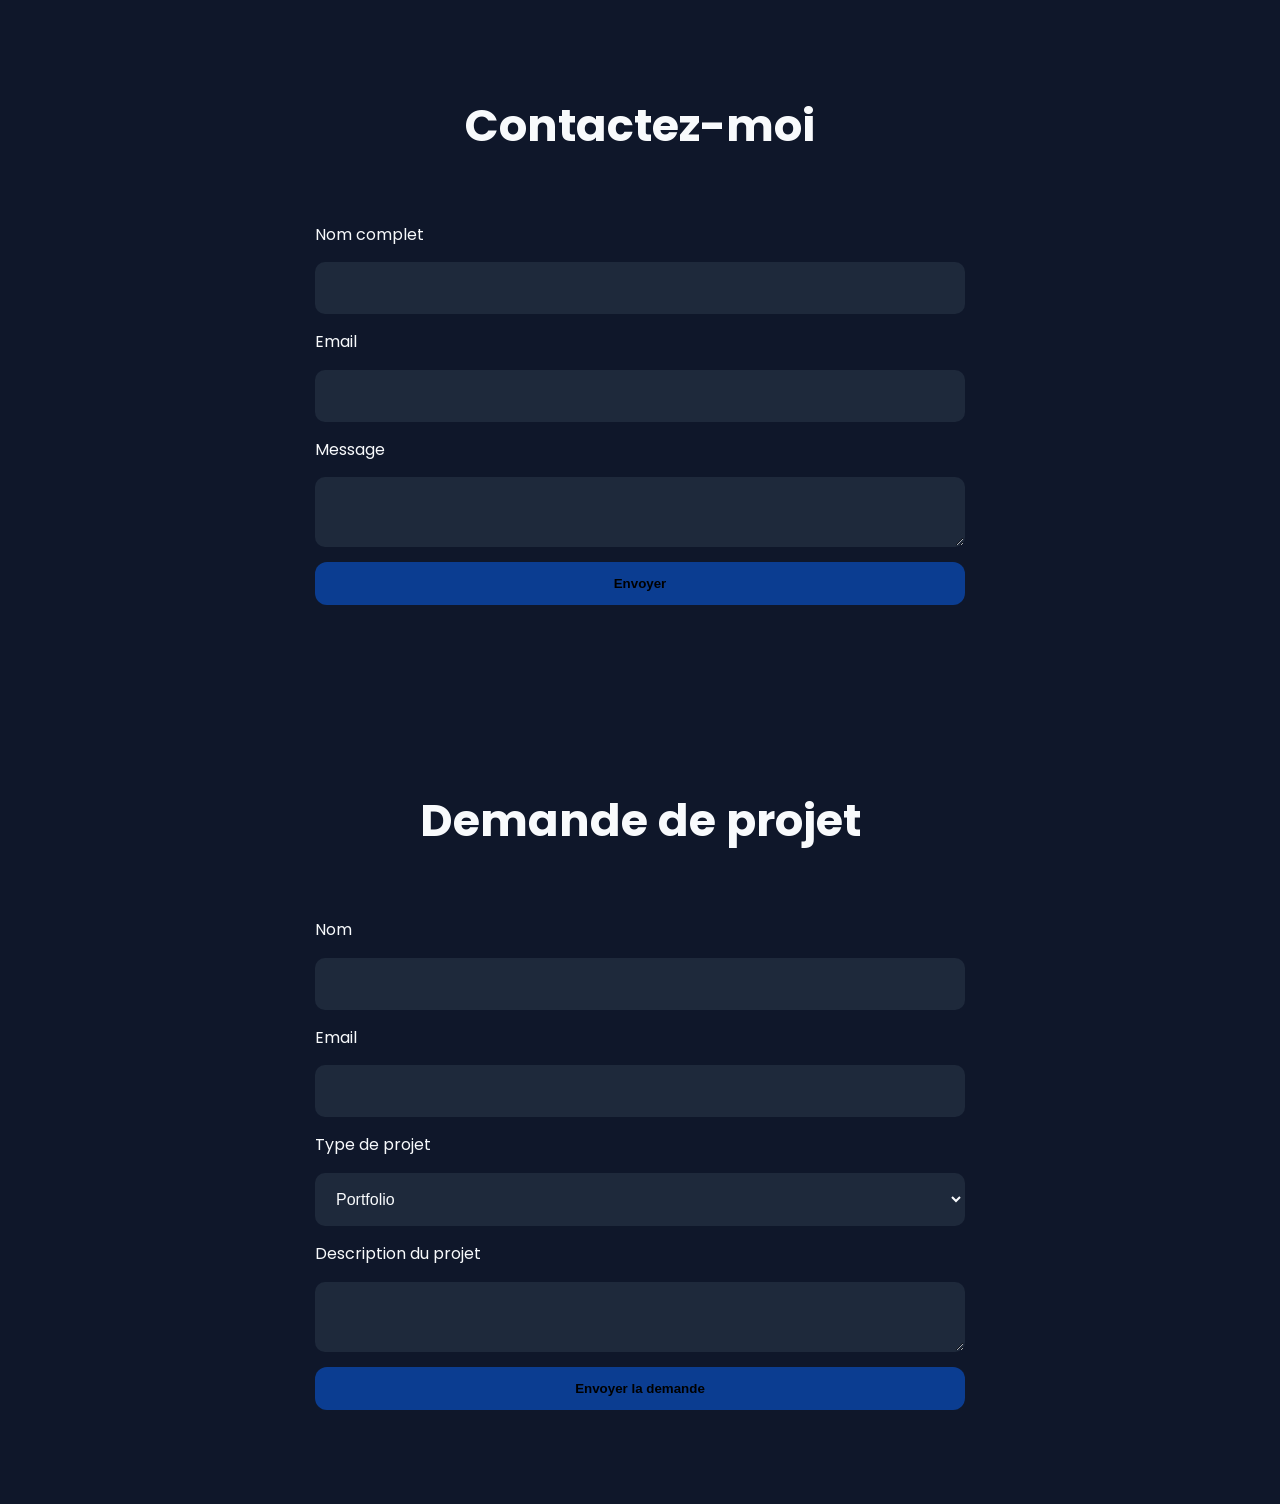
==== pages/contact.html @ 11eaa209 "Add files via upload" ====
<!DOCTYPE html>
<html lang="fr">

<head>

<meta charset="UTF-8">
<meta name="viewport" content="width=device-width, initial-scale=1.0">

<title>Contact</title>

<link rel="stylesheet" href="../css/style.css">

<link href="https://fonts.googleapis.com/css2?family=Poppins:wght@300;400;500;600;700&display=swap" rel="stylesheet">

</head>

<body>

<!-- CONTACT -->

<section>

<div class="container">

<h2 class="section-title">
Contactez-moi
</h2>

<form>

<label>Nom complet</label>
<input type="text" required>

<label>Email</label>
<input type="email" required>

<label>Message</label>

<textarea required></textarea>

<button class="btn">
Envoyer
</button>

</form>

</div>

</section>

<!-- DEMANDE PROJET -->

<section>

<div class="container">

<h2 class="section-title">
Demande de projet
</h2>

<form>

<label>Nom</label>
<input type="text" required>

<label>Email</label>
<input type="email" required>

<label>Type de projet</label>

<select required>

<option>Portfolio</option>

<option>Site vitrine</option>

<option>E-commerce</option>

<option>Blog</option>

</select>

<label>Description du projet</label>

<textarea required></textarea>

<button class="btn">
Envoyer la demande
</button>

</form>

</div>

</section>

</body>
</html>
---- css/style.css ----
/* =========================
   RESET + BASE
========================= */

*{
    margin:0;
    padding:0;
    box-sizing:border-box;
    scroll-behavior:smooth;
}

:root{
    --primary:#0b3d91;
    --secondary:#062a63;
    --accent:#38bdf8;
    --dark:#0f172a;
    --card:#1e293b;
    --text:#f8fafc;
    --gray:#94a3b8;
}

body{
    font-family:'Poppins',sans-serif;
    background:var(--dark);
    color:var(--text);
    line-height:1.6;
    overflow-x:hidden;
}

img{
    width:100%;
    display:block;
}

a{
    text-decoration:none;
    color:inherit;
}

ul{
    list-style:none;
}

.container{
    width:90%;
    max-width:1200px;
    margin:auto;
}

section{
    padding:90px 0;
}

.section-title{
    text-align:center;
    font-size:2.8rem;
    margin-bottom:60px;
    font-weight:700;
}

/* =========================
   HEADER
========================= */

header{
    position:fixed;
    width:100%;
    top:0;
    z-index:1000;
    background:rgba(15,23,42,0.9);
    backdrop-filter:blur(12px);
    border-bottom:1px solid rgba(255,255,255,0.05);
}

nav{
    display:flex;
    justify-content:space-between;
    align-items:center;
    padding:18px 0;
}

.logo{
    font-size:1.8rem;
    font-weight:800;
    color:var(--primary);
}

.nav-links{
    display:flex;
    gap:25px;
}

.nav-links a:hover{
    color:var(--accent);
}

/* =========================
   HERO
========================= */

.hero{
    min-height:100vh;
    display:flex;
    align-items:center;
}

.hero-content{
    display:grid;
    grid-template-columns:1fr 1fr;
    gap:50px;
    align-items:center;
}

.hero-text h1{
    font-size:3.5rem;
    line-height:1.2;
    margin-bottom:20px;
}

.hero-text span{
    color:var(--primary);
}

.hero-text p{
    color:var(--gray);
    margin-bottom:25px;
    font-size:1.05rem;
}

.hero-buttons{
    display:flex;
    gap:15px;
    flex-wrap:wrap;
}

/* PHOTO PROFIL */
.hero-image{
    display:flex;
    justify-content:center;
    align-items:center;
}

.hero-image img{
    width:320px;
    height:320px;
    object-fit:cover;
    border-radius:50%;
    border:5px solid var(--primary);
    box-shadow:0 0 25px rgba(11,61,145,0.6), 0 0 60px rgba(11,61,145,0.25);
}

/* =========================
   BUTTONS
========================= */

.btn{
    display:inline-block;
    padding:14px 26px;
    background:var(--primary);
    border-radius:12px;
    transition:0.3s;
    font-weight:600;
    border:none;
    cursor:pointer;
}

.btn:hover{
    background:var(--secondary);
    transform:translateY(-3px);
}

.btn-outline{
    border:2px solid var(--primary);
    background:transparent;
}

.btn-outline:hover{
    background:var(--primary);
}

/* =========================
   CARDS / PROJETS
========================= */

.cards{
    display:grid;
    grid-template-columns:repeat(auto-fit,minmax(280px,1fr));
    gap:25px;
}

.card{
    background:var(--card);
    border-radius:18px;
    overflow:hidden;
    transition:0.35s;
    border:1px solid rgba(255,255,255,0.06);
}

.card:hover{
    transform:translateY(-10px);
    box-shadow:0 15px 40px rgba(0,0,0,0.4);
}

/* IMAGE PROJETS */
.card img{
    width:100%;
    height:220px;
    object-fit:cover;
}

.card-content{
    padding:22px;
}

.card-content h3{
    margin-bottom:12px;
    font-size:1.2rem;
}

.card-content p{
    color:var(--gray);
    margin-bottom:15px;
    font-size:0.95rem;
}

/* =========================
   SEARCH BOX
========================= */

.search-box{
    display:flex;
    gap:15px;
    justify-content:center;
    margin-bottom:50px;
    flex-wrap:wrap;
}

.search-box input{
    width:380px;
    max-width:100%;
}

/* =========================
   FORMS
========================= */

form{
    max-width:650px;
    margin:auto;
    display:flex;
    flex-direction:column;
    gap:15px;
}

input,
textarea,
select{
    padding:16px;
    border:none;
    border-radius:10px;
    background:var(--card);
    color:var(--text);
    font-size:1rem;
    outline:none;
    border:1px solid transparent;
    transition:0.3s;
}

input:focus,
textarea:focus,
select:focus{
    border-color:var(--primary);
}

/* =========================
   FOOTER
========================= */

footer{
    background:#020617;
    text-align:center;
    padding:35px 0;
    margin-top:50px;
}

footer p{
    color:var(--gray);
}

/* =========================
   RESPONSIVE
========================= */

@media(max-width:900px){

    .hero-content{
        grid-template-columns:1fr;
        text-align:center;
    }

    .hero-text h1{
        font-size:2.8rem;
    }

    .hero-buttons{
        justify-content:center;
    }

    .hero-image img{
        width:260px;
        height:260px;
    }
}

@media(max-width:700px){

    .nav-links{
        display:none;
    }

    .section-title{
        font-size:2rem;
    }

    .hero-text h1{
        font-size:2.2rem;
    }
}
/* =========================
   SKILLS / COMPÉTENCES
========================= */

.skills-grid{
    display:grid;
    grid-template-columns:repeat(auto-fit,minmax(220px,1fr));
    gap:25px;
}

.skill-card{
    background:var(--card);
    padding:35px 25px;
    border-radius:18px;
    text-align:center;
    transition:0.3s;
    border:1px solid rgba(255,255,255,0.05);
}

.skill-card:hover{
    transform:translateY(-8px);
    box-shadow:0 10px 30px rgba(0,0,0,0.3);
}

.skill-icon{
    font-size:3.5rem;
    margin-bottom:20px;
}

.skill-card h3{
    margin-bottom:12px;
    font-size:1.2rem;
}

.skill-card p{
    color:var(--gray);
    font-size:0.95rem;
}
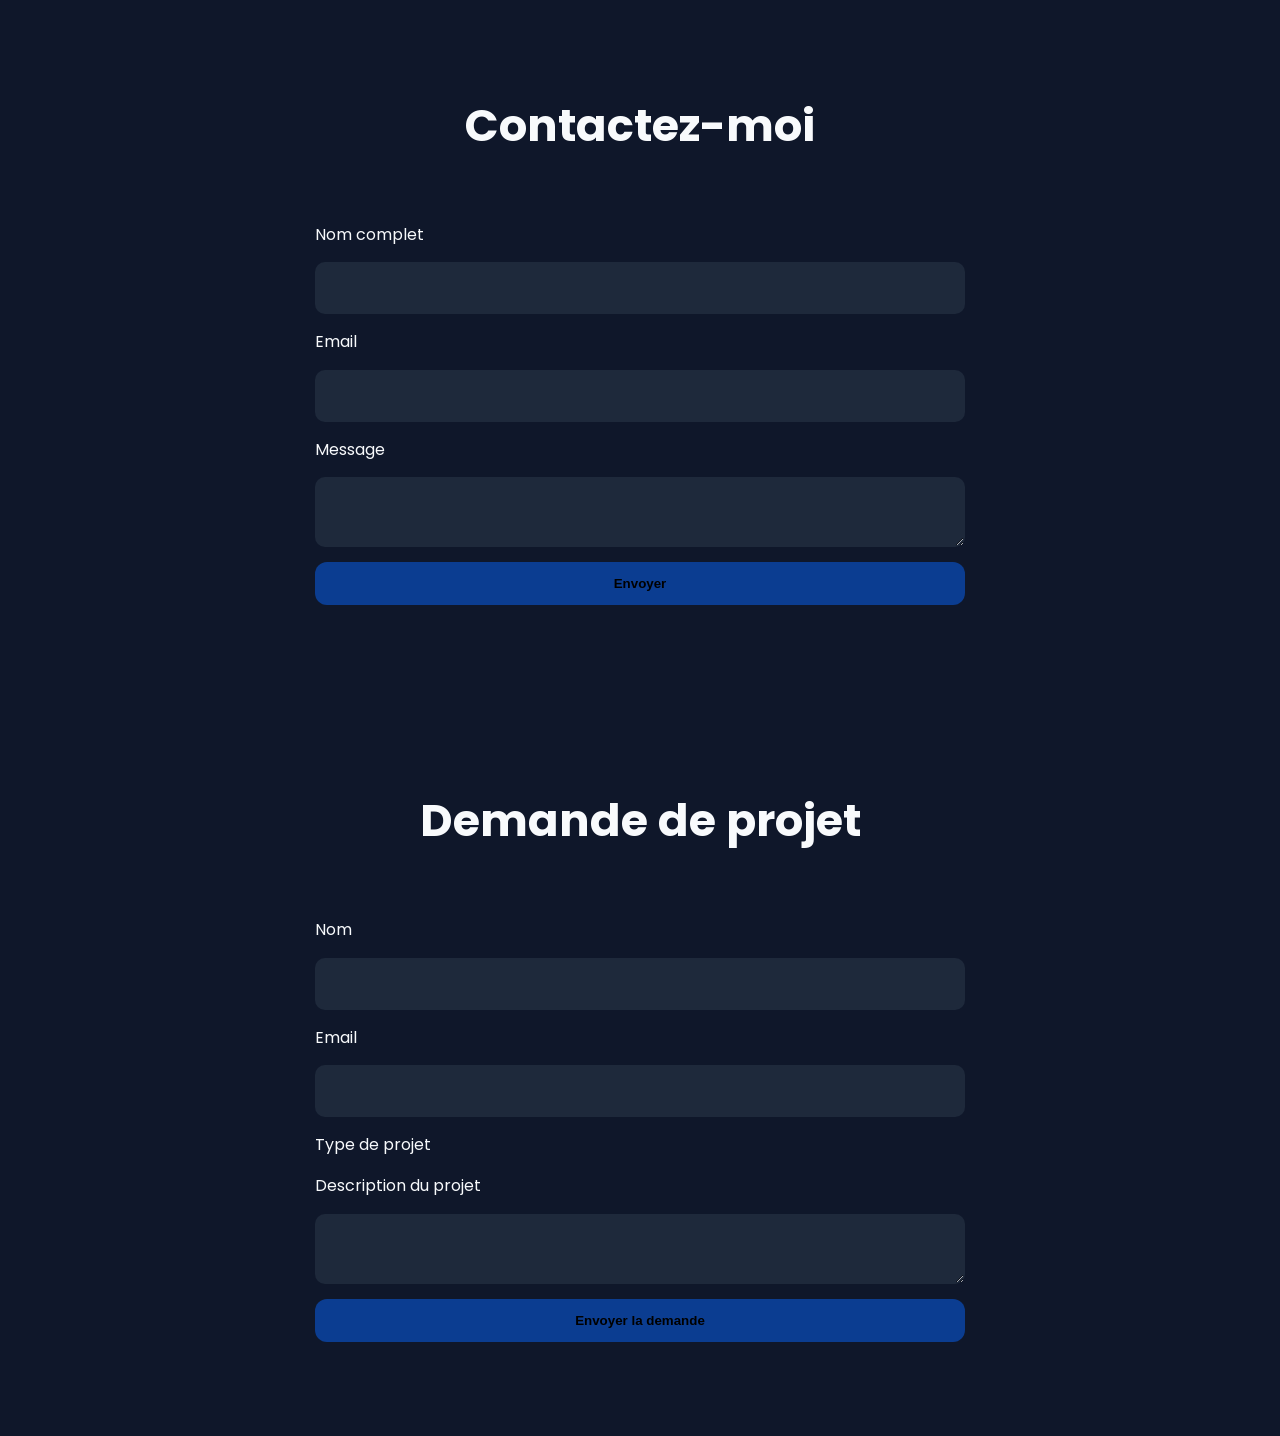
==== commit c4a7ab6e: "contact.html" ====
--- a/pages/contact.html
+++ b/pages/contact.html
@@ -68,18 +68,6 @@
 
 <label>Type de projet</label>
 
-<select required>
-
-<option>Portfolio</option>
-
-<option>Site vitrine</option>
-
-<option>E-commerce</option>
-
-<option>Blog</option>
-
-</select>
-
 <label>Description du projet</label>
 
 <textarea required></textarea>
@@ -95,4 +83,4 @@
 </section>
 
 </body>
-</html>+</html>
--- a/css/style.css
+++ b/css/style.css
@@ -314,8 +314,16 @@
 
 @media(max-width:700px){
 
+    nav{
+        flex-direction:column;
+        gap:20px;
+    }
+
     .nav-links{
-        display:none;
+        display:flex;
+        flex-direction:column;
+        align-items:center;
+        gap:15px;
     }
 
     .section-title{
@@ -324,6 +332,361 @@
 
     .hero-text h1{
         font-size:2.2rem;
+    }
+
+    .hero-content{
+        grid-template-columns:1fr;
+        text-align:center;
+    }
+
+    .hero-buttons{
+        justify-content:center;
+    }
+}
+
+/* =========================
+   RESET + BASE
+========================= */
+
+*{
+    margin:0;
+    padding:0;
+    box-sizing:border-box;
+    scroll-behavior:smooth;
+}
+
+:root{
+    --primary:#0b3d91;
+    --secondary:#062a63;
+    --accent:#38bdf8;
+    --dark:#0f172a;
+    --card:#1e293b;
+    --text:#f8fafc;
+    --gray:#94a3b8;
+}
+
+body{
+    font-family:'Poppins',sans-serif;
+    background:var(--dark);
+    color:var(--text);
+    line-height:1.6;
+    overflow-x:hidden;
+}
+
+img{
+    width:100%;
+    display:block;
+}
+
+a{
+    text-decoration:none;
+    color:inherit;
+}
+
+ul{
+    list-style:none;
+}
+
+.container{
+    width:90%;
+    max-width:1200px;
+    margin:auto;
+}
+
+section{
+    padding:90px 0;
+}
+
+.section-title{
+    text-align:center;
+    font-size:2.8rem;
+    margin-bottom:60px;
+    font-weight:700;
+}
+
+/* =========================
+   HEADER
+========================= */
+
+header{
+    position:fixed;
+    width:100%;
+    top:0;
+    z-index:1000;
+    background:rgba(15,23,42,0.9);
+    backdrop-filter:blur(12px);
+    border-bottom:1px solid rgba(255,255,255,0.05);
+}
+
+nav{
+    display:flex;
+    justify-content:space-between;
+    align-items:center;
+    padding:18px 0;
+}
+
+.logo{
+    font-size:1.8rem;
+    font-weight:800;
+    color:var(--primary);
+}
+
+.nav-links{
+    display:flex;
+    gap:25px;
+}
+
+.nav-links a:hover{
+    color:var(--accent);
+}
+
+/* =========================
+   HERO
+========================= */
+
+.hero{
+    min-height:100vh;
+    display:flex;
+    align-items:center;
+}
+
+.hero-content{
+    display:grid;
+    grid-template-columns:1fr 1fr;
+    gap:50px;
+    align-items:center;
+}
+
+.hero-text h1{
+    font-size:3.5rem;
+    line-height:1.2;
+    margin-bottom:20px;
+}
+
+.hero-text span{
+    color:var(--primary);
+}
+
+.hero-text p{
+    color:var(--gray);
+    margin-bottom:25px;
+    font-size:1.05rem;
+}
+
+.hero-buttons{
+    display:flex;
+    gap:15px;
+    flex-wrap:wrap;
+}
+
+/* PHOTO PROFIL */
+.hero-image{
+    display:flex;
+    justify-content:center;
+    align-items:center;
+}
+
+.hero-image img{
+    width:320px;
+    height:320px;
+    object-fit:cover;
+    border-radius:50%;
+    border:5px solid var(--primary);
+    box-shadow:0 0 25px rgba(11,61,145,0.6), 0 0 60px rgba(11,61,145,0.25);
+}
+
+/* =========================
+   BUTTONS
+========================= */
+
+.btn{
+    display:inline-block;
+    padding:14px 26px;
+    background:var(--primary);
+    border-radius:12px;
+    transition:0.3s;
+    font-weight:600;
+    border:none;
+    cursor:pointer;
+}
+
+.btn:hover{
+    background:var(--secondary);
+    transform:translateY(-3px);
+}
+
+.btn-outline{
+    border:2px solid var(--primary);
+    background:transparent;
+}
+
+.btn-outline:hover{
+    background:var(--primary);
+}
+
+/* =========================
+   CARDS / PROJETS
+========================= */
+
+.cards{
+    display:grid;
+    grid-template-columns:repeat(auto-fit,minmax(280px,1fr));
+    gap:25px;
+}
+
+.card{
+    background:var(--card);
+    border-radius:18px;
+    overflow:hidden;
+    transition:0.35s;
+    border:1px solid rgba(255,255,255,0.06);
+}
+
+.card:hover{
+    transform:translateY(-10px);
+    box-shadow:0 15px 40px rgba(0,0,0,0.4);
+}
+
+/* IMAGE PROJETS */
+.card img{
+    width:100%;
+    height:220px;
+    object-fit:cover;
+}
+
+.card-content{
+    padding:22px;
+}
+
+.card-content h3{
+    margin-bottom:12px;
+    font-size:1.2rem;
+}
+
+.card-content p{
+    color:var(--gray);
+    margin-bottom:15px;
+    font-size:0.95rem;
+}
+
+/* =========================
+   SEARCH BOX
+========================= */
+
+.search-box{
+    display:flex;
+    gap:15px;
+    justify-content:center;
+    margin-bottom:50px;
+    flex-wrap:wrap;
+}
+
+.search-box input{
+    width:380px;
+    max-width:100%;
+}
+
+/* =========================
+   FORMS
+========================= */
+
+form{
+    max-width:650px;
+    margin:auto;
+    display:flex;
+    flex-direction:column;
+    gap:15px;
+}
+
+input,
+textarea,
+select{
+    padding:16px;
+    border:none;
+    border-radius:10px;
+    background:var(--card);
+    color:var(--text);
+    font-size:1rem;
+    outline:none;
+    border:1px solid transparent;
+    transition:0.3s;
+}
+
+input:focus,
+textarea:focus,
+select:focus{
+    border-color:var(--primary);
+}
+
+/* =========================
+   FOOTER
+========================= */
+
+footer{
+    background:#020617;
+    text-align:center;
+    padding:35px 0;
+    margin-top:50px;
+}
+
+footer p{
+    color:var(--gray);
+}
+
+/* =========================
+   RESPONSIVE
+========================= */
+
+@media(max-width:900px){
+
+    .hero-content{
+        grid-template-columns:1fr;
+        text-align:center;
+    }
+
+    .hero-text h1{
+        font-size:2.8rem;
+    }
+
+    .hero-buttons{
+        justify-content:center;
+    }
+
+    .hero-image img{
+        width:260px;
+        height:260px;
+    }
+}
+
+@media(max-width:700px){
+
+    nav{
+        flex-direction:column;
+        gap:20px;
+    }
+
+    .nav-links{
+        display:flex;
+        flex-direction:column;
+        align-items:center;
+        gap:15px;
+    }
+
+    .section-title{
+        font-size:2rem;
+    }
+
+    .hero-text h1{
+        font-size:2.2rem;
+    }
+
+    .hero-content{
+        grid-template-columns:1fr;
+        text-align:center;
+    }
+
+    .hero-buttons{
+        justify-content:center;
     }
 }
 /* =========================
@@ -363,4 +726,43 @@
 .skill-card p{
     color:var(--gray);
     font-size:0.95rem;
-}+}
+}
+/* =========================
+   SKILLS / COMPÉTENCES
+========================= */
+
+.skills-grid{
+    display:grid;
+    grid-template-columns:repeat(auto-fit,minmax(220px,1fr));
+    gap:25px;
+}
+
+.skill-card{
+    background:var(--card);
+    padding:35px 25px;
+    border-radius:18px;
+    text-align:center;
+    transition:0.3s;
+    border:1px solid rgba(255,255,255,0.05);
+}
+
+.skill-card:hover{
+    transform:translateY(-8px);
+    box-shadow:0 10px 30px rgba(0,0,0,0.3);
+}
+
+.skill-icon{
+    font-size:3.5rem;
+    margin-bottom:20px;
+}
+
+.skill-card h3{
+    margin-bottom:12px;
+    font-size:1.2rem;
+}
+
+.skill-card p{
+    color:var(--gray);
+    font-size:0.95rem;
+}
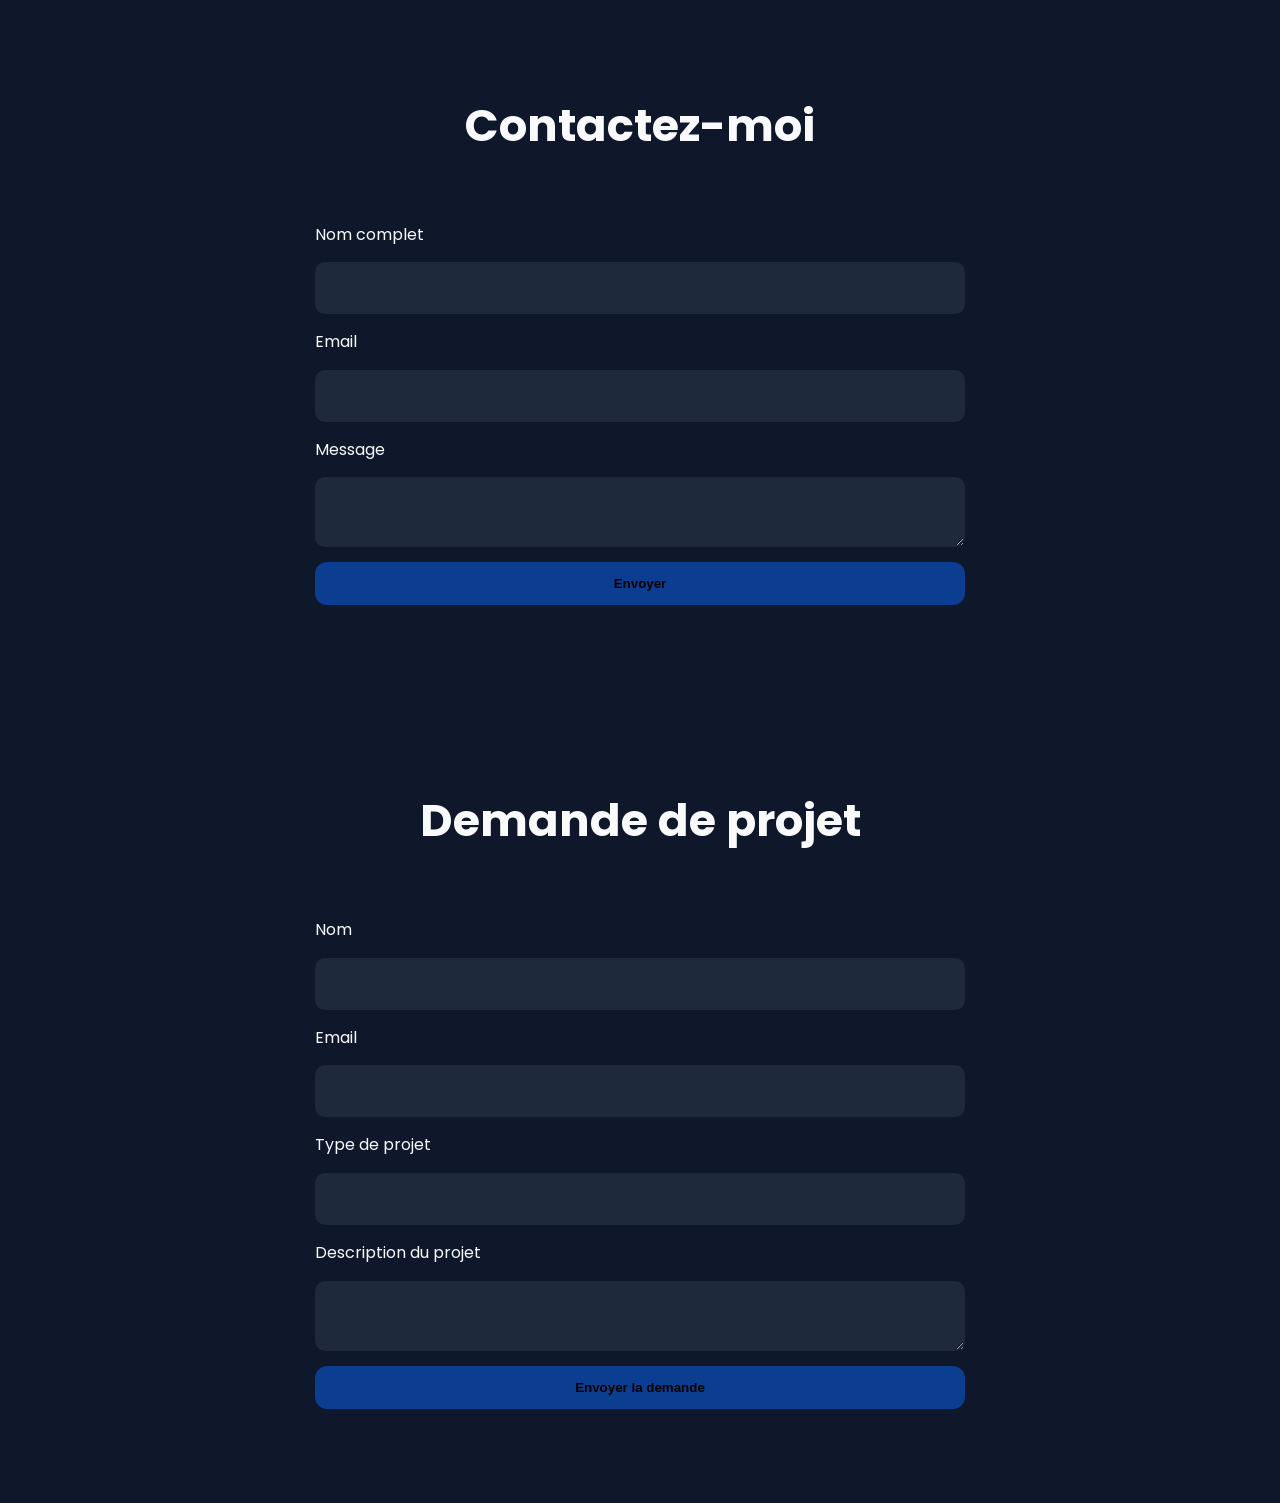
==== commit d4f2624d: "Contact.html" ====
--- a/pages/contact.html
+++ b/pages/contact.html
@@ -67,6 +67,7 @@
 <input type="email" required>
 
 <label>Type de projet</label>
+<input type="text" required>
 
 <label>Description du projet</label>
 
